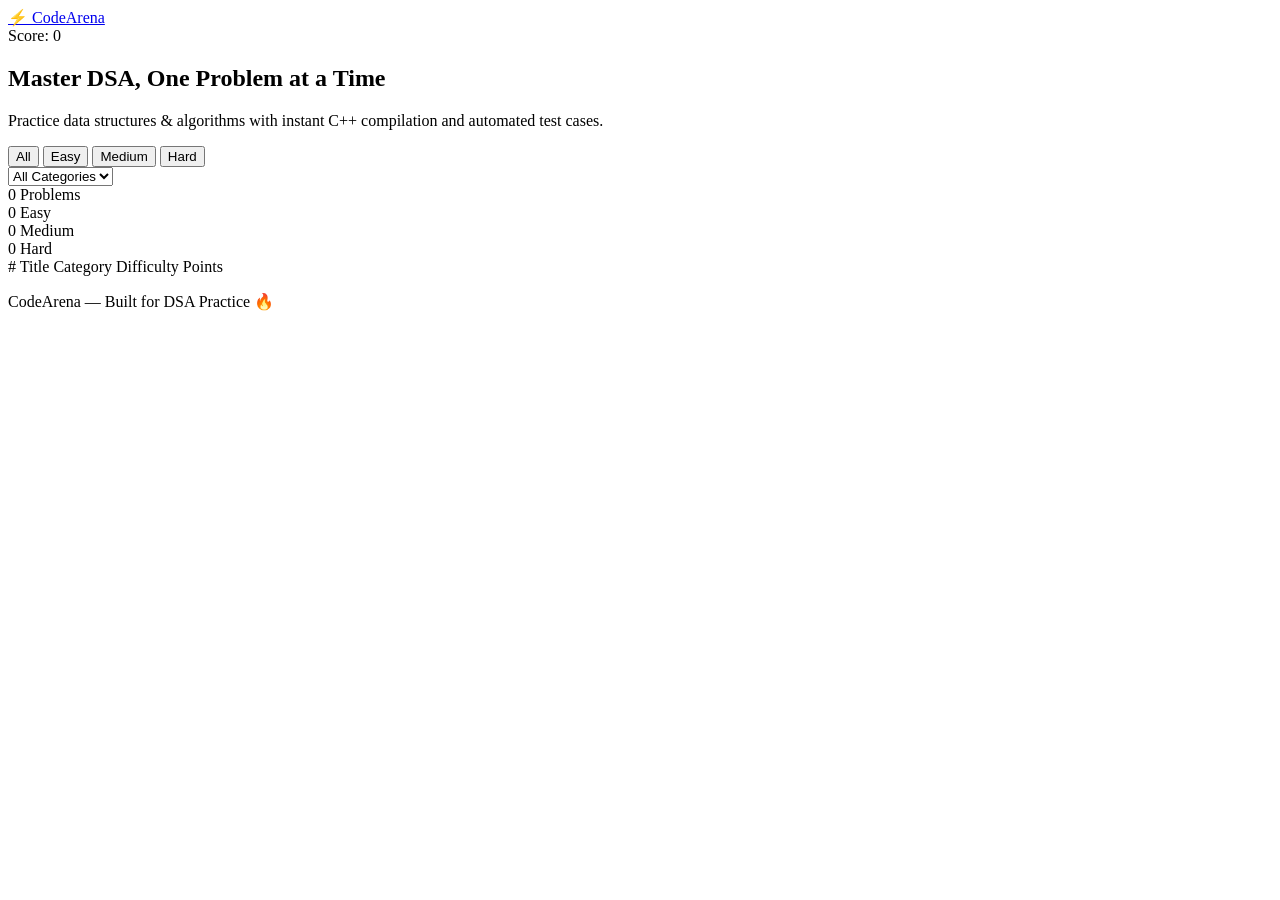
==== public/index.html @ ef0c875b "Initial commit of CodeArena platform ready for Vercel deployment" ====
<!DOCTYPE html>
<html lang="en">
<head>
  <meta charset="UTF-8">
  <meta name="viewport" content="width=device-width, initial-scale=1.0">
  <title>CodeArena — DSA Question Bank</title>
  <link rel="stylesheet" href="/css/style.css">
  <link href="https://fonts.googleapis.com/css2?family=Inter:wght@400;500;600;700;800&family=JetBrains+Mono:wght@400;500&display=swap" rel="stylesheet">
</head>
<body>
  <!-- Navbar -->
  <nav class="navbar">
    <div class="nav-left">
      <a href="/" class="logo">⚡ CodeArena</a>
    </div>
    <div class="nav-right">
      <span class="score-badge" id="totalScore">Score: 0</span>
    </div>
  </nav>

  <!-- Hero Section -->
  <section class="hero">
    <h1>Master DSA, One Problem at a Time</h1>
    <p>Practice data structures & algorithms with instant C++ compilation and automated test cases.</p>
  </section>

  <!-- Filters -->
  <div class="container">
    <div class="filters">
      <div class="filter-group">
        <button class="filter-btn active" data-filter="all">All</button>
        <button class="filter-btn" data-filter="Easy">Easy</button>
        <button class="filter-btn" data-filter="Medium">Medium</button>
        <button class="filter-btn" data-filter="Hard">Hard</button>
      </div>
      <div class="filter-group">
        <select id="categoryFilter" class="filter-select">
          <option value="all">All Categories</option>
        </select>
      </div>
      <div class="stats-bar">
        <div class="stat"><span class="stat-count" id="totalQ">0</span> Problems</div>
        <div class="stat easy-stat"><span class="stat-count" id="easyQ">0</span> Easy</div>
        <div class="stat medium-stat"><span class="stat-count" id="medQ">0</span> Medium</div>
        <div class="stat hard-stat"><span class="stat-count" id="hardQ">0</span> Hard</div>
      </div>
    </div>

    <!-- Question Table -->
    <div class="question-table">
      <div class="table-header">
        <span class="col-status">#</span>
        <span class="col-title">Title</span>
        <span class="col-category">Category</span>
        <span class="col-difficulty">Difficulty</span>
        <span class="col-points">Points</span>
      </div>
      <div id="questionList" class="table-body">
        <!-- Questions will be rendered here -->
      </div>
    </div>
  </div>

  <footer class="footer">
    <p>CodeArena — Built for DSA Practice 🔥</p>
  </footer>

  <script src="/js/main.js"></script>
</body>
</html>
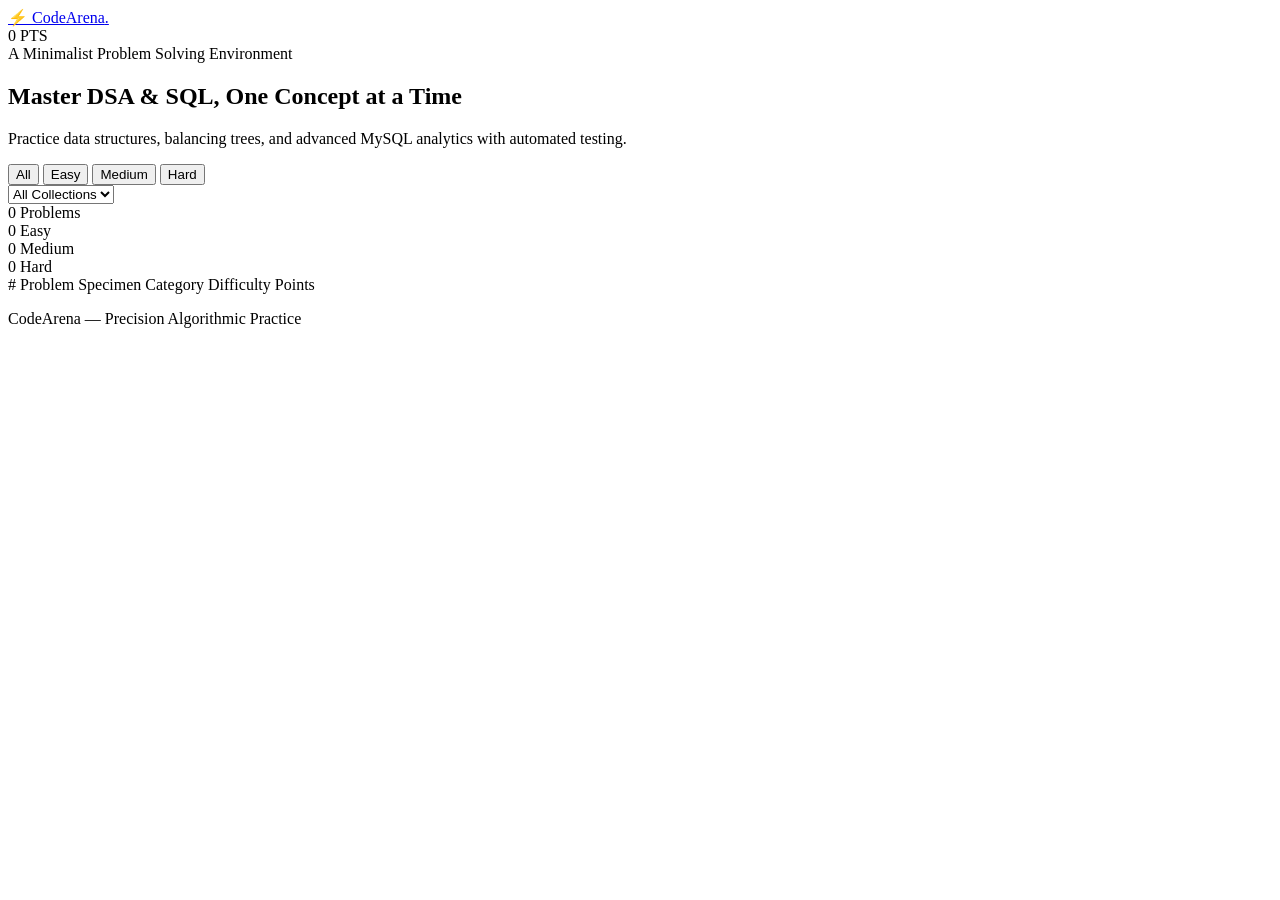
==== commit 14dffae5: "Revamp UI with Co-Star Astrology minimal editorial aesthetic and add CodeMirror syntax highlighting " ====
--- a/public/index.html
+++ b/public/index.html
@@ -3,28 +3,32 @@
 <head>
   <meta charset="UTF-8">
   <meta name="viewport" content="width=device-width, initial-scale=1.0">
-  <title>CodeArena — DSA Question Bank</title>
+  <title>CodeArena — Algorithmic & SQL Intelligence</title>
   <link rel="stylesheet" href="/css/style.css">
-  <link href="https://fonts.googleapis.com/css2?family=Inter:wght@400;500;600;700;800&family=JetBrains+Mono:wght@400;500&display=swap" rel="stylesheet">
+  <!-- Co-Star Typography: Playfair Display + Inter + JetBrains Mono -->
+  <link rel="preconnect" href="https://fonts.googleapis.com">
+  <link rel="preconnect" href="https://fonts.gstatic.com" crossorigin>
+  <link href="https://fonts.googleapis.com/css2?family=Playfair+Display:ital,wght@0,400;0,600;0,700;1,400&family=Inter:wght@300;400;500;600;700&family=JetBrains+Mono:wght@400;500;600&display=swap" rel="stylesheet">
 </head>
 <body>
-  <!-- Navbar -->
+  <!-- Minimalist Navbar -->
   <nav class="navbar">
     <div class="nav-left">
-      <a href="/" class="logo">⚡ CodeArena</a>
+      <a href="/" class="logo">⚡ CodeArena<span class="logo-dot">.</span></a>
     </div>
     <div class="nav-right">
-      <span class="score-badge" id="totalScore">Score: 0</span>
+      <span class="score-badge" id="totalScore">0 PTS</span>
     </div>
   </nav>
 
-  <!-- Hero Section -->
+  <!-- Editorial Hero Section -->
   <section class="hero">
-    <h1>Master DSA, One Problem at a Time</h1>
-    <p>Practice data structures & algorithms with instant C++ compilation and automated test cases.</p>
+    <div class="hero-eyebrow">A Minimalist Problem Solving Environment</div>
+    <h1>Master DSA & SQL, One Concept at a Time</h1>
+    <p>Practice data structures, balancing trees, and advanced MySQL analytics with automated testing.</p>
   </section>
 
-  <!-- Filters -->
+  <!-- Filters & Table -->
   <div class="container">
     <div class="filters">
       <div class="filter-group">
@@ -35,7 +39,7 @@
       </div>
       <div class="filter-group">
         <select id="categoryFilter" class="filter-select">
-          <option value="all">All Categories</option>
+          <option value="all">All Collections</option>
         </select>
       </div>
       <div class="stats-bar">
@@ -50,22 +54,21 @@
     <div class="question-table">
       <div class="table-header">
         <span class="col-status">#</span>
-        <span class="col-title">Title</span>
+        <span class="col-title">Problem Specimen</span>
         <span class="col-category">Category</span>
         <span class="col-difficulty">Difficulty</span>
         <span class="col-points">Points</span>
       </div>
       <div id="questionList" class="table-body">
-        <!-- Questions will be rendered here -->
+        <!-- Questions rendered dynamically -->
       </div>
     </div>
   </div>
 
   <footer class="footer">
-    <p>CodeArena — Built for DSA Practice 🔥</p>
+    <p>CodeArena — Precision Algorithmic Practice</p>
   </footer>
 
   <script src="/js/main.js"></script>
 </body>
 </html>
-
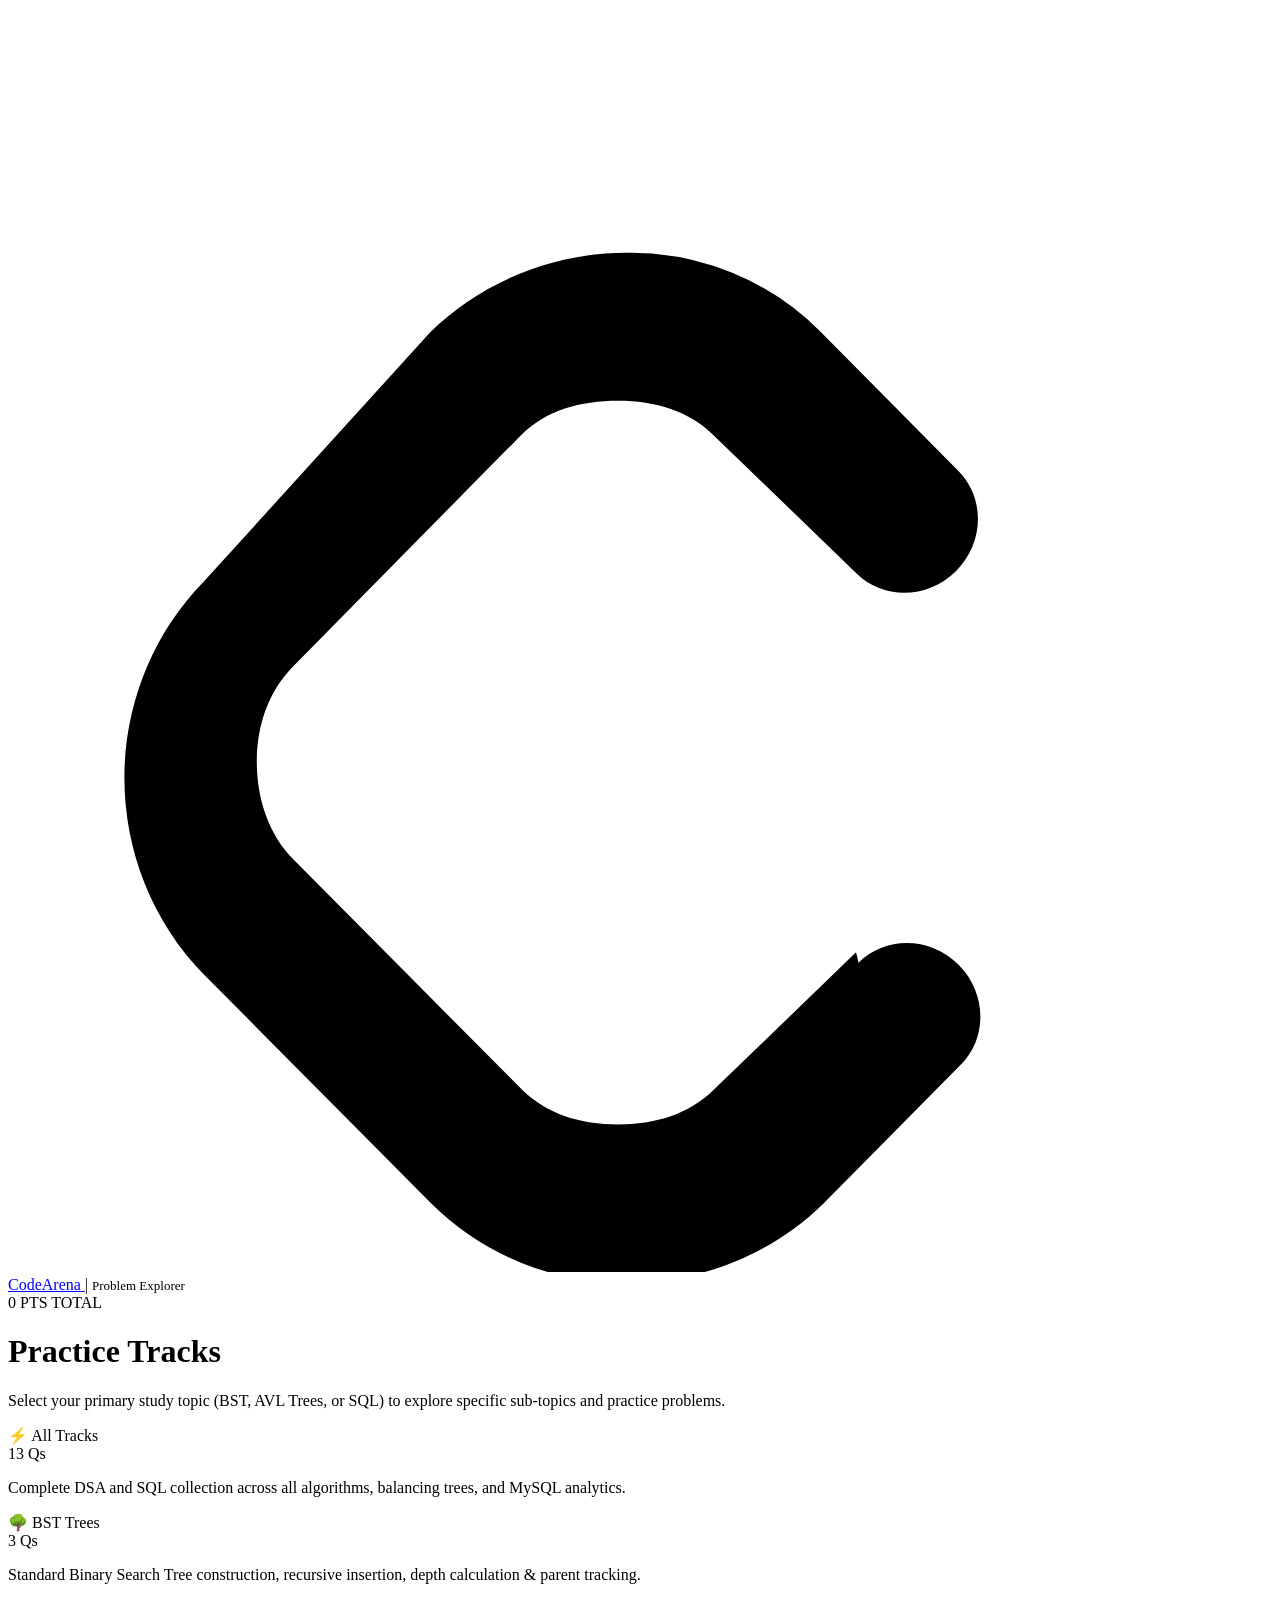
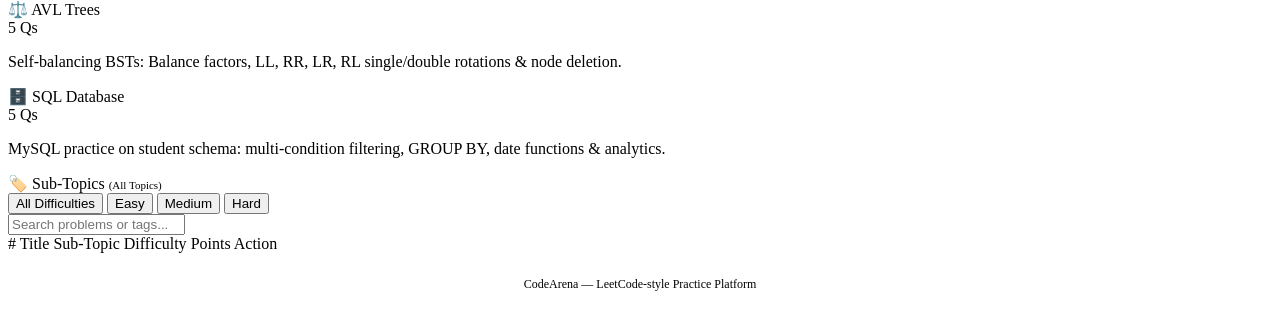
==== commit 620fef1d: "Implement exact LeetCode Dark UI from screenshot, topic tracks (BST, AVL, SQL), and sub-topic filter" ====
--- a/public/index.html
+++ b/public/index.html
@@ -3,61 +3,113 @@
 <head>
   <meta charset="UTF-8">
   <meta name="viewport" content="width=device-width, initial-scale=1.0">
-  <title>CodeArena — Algorithmic & SQL Intelligence</title>
+  <title>CodeArena — LeetCode DSA & SQL Practice</title>
   <link rel="stylesheet" href="/css/style.css">
-  <!-- Co-Star Typography: Playfair Display + Inter + JetBrains Mono -->
-  <link rel="preconnect" href="https://fonts.googleapis.com">
-  <link rel="preconnect" href="https://fonts.gstatic.com" crossorigin>
-  <link href="https://fonts.googleapis.com/css2?family=Playfair+Display:ital,wght@0,400;0,600;0,700;1,400&family=Inter:wght@300;400;500;600;700&family=JetBrains+Mono:wght@400;500;600&display=swap" rel="stylesheet">
+  <link href="https://fonts.googleapis.com/css2?family=JetBrains+Mono:wght@400;500;600&display=swap" rel="stylesheet">
 </head>
 <body>
-  <!-- Minimalist Navbar -->
+  <!-- Navbar -->
   <nav class="navbar">
     <div class="nav-left">
-      <a href="/" class="logo">⚡ CodeArena<span class="logo-dot">.</span></a>
+      <a href="/" class="logo">
+        <svg class="logo-icon" viewBox="0 0 24 24"><path d="M16.102 17.93l-2.697 2.607c-.466.467-1.111.662-1.823.662s-1.357-.195-1.824-.662l-4.332-4.363c-.467-.467-.702-1.15-.702-1.863s.235-1.357.702-1.824l4.319-4.38c.467-.467 1.125-.649 1.837-.649s1.357.195 1.824.662l2.697 2.607c.514.515 1.365.497 1.9-.038.535-.536.553-1.387.039-1.901l-2.609-2.636a5.074 5.074 0 0 0-3.693-1.503c-1.389 0-2.739.544-3.719 1.503L3.71 10.9c-.96.98-1.5 2.33-1.5 3.72s.54 2.74 1.5 3.72l4.332 4.363a5.21 5.21 0 0 0 3.719 1.503c1.389 0 2.739-.544 3.719-1.503l2.609-2.636c.514-.514.496-1.365-.039-1.901-.535-.535-1.386-.553-1.9-.038z"/></svg>
+        <span>CodeArena</span>
+      </a>
+      <span class="nav-divider">|</span>
+      <span style="font-size: 13px; color: var(--text-secondary); font-weight: 500;">Problem Explorer</span>
     </div>
     <div class="nav-right">
-      <span class="score-badge" id="totalScore">0 PTS</span>
+      <span class="points-pill" id="totalScore">0 PTS TOTAL</span>
     </div>
   </nav>
 
-  <!-- Editorial Hero Section -->
-  <section class="hero">
-    <div class="hero-eyebrow">A Minimalist Problem Solving Environment</div>
-    <h1>Master DSA & SQL, One Concept at a Time</h1>
-    <p>Practice data structures, balancing trees, and advanced MySQL analytics with automated testing.</p>
-  </section>
+  <!-- Main Container -->
+  <div class="container">
+    <div class="home-header">
+      <h1>Practice Tracks</h1>
+      <p>Select your primary study topic (BST, AVL Trees, or SQL) to explore specific sub-topics and practice problems.</p>
+    </div>
 
-  <!-- Filters & Table -->
-  <div class="container">
-    <div class="filters">
-      <div class="filter-group">
-        <button class="filter-btn active" data-filter="all">All</button>
-        <button class="filter-btn" data-filter="Easy">Easy</button>
-        <button class="filter-btn" data-filter="Medium">Medium</button>
-        <button class="filter-btn" data-filter="Hard">Hard</button>
+    <!-- Primary Topic Selection Cards (BST, AVL Trees, SQL, All) -->
+    <div class="tracks-grid">
+      <div class="track-card active" data-track="all">
+        <div class="track-card-header">
+          <div class="track-title-wrapper">
+            <span class="track-icon">⚡</span>
+            <span class="track-name">All Tracks</span>
+          </div>
+          <span class="track-count-badge" id="countAll">13 Qs</span>
+        </div>
+        <p class="track-desc">Complete DSA and SQL collection across all algorithms, balancing trees, and MySQL analytics.</p>
       </div>
-      <div class="filter-group">
-        <select id="categoryFilter" class="filter-select">
-          <option value="all">All Collections</option>
-        </select>
+
+      <div class="track-card" data-track="BST">
+        <div class="track-card-header">
+          <div class="track-title-wrapper">
+            <span class="track-icon">🌳</span>
+            <span class="track-name">BST Trees</span>
+          </div>
+          <span class="track-count-badge" id="countBST">3 Qs</span>
+        </div>
+        <p class="track-desc">Standard Binary Search Tree construction, recursive insertion, depth calculation & parent tracking.</p>
       </div>
-      <div class="stats-bar">
-        <div class="stat"><span class="stat-count" id="totalQ">0</span> Problems</div>
-        <div class="stat easy-stat"><span class="stat-count" id="easyQ">0</span> Easy</div>
-        <div class="stat medium-stat"><span class="stat-count" id="medQ">0</span> Medium</div>
-        <div class="stat hard-stat"><span class="stat-count" id="hardQ">0</span> Hard</div>
+
+      <div class="track-card" data-track="AVL Trees">
+        <div class="track-card-header">
+          <div class="track-title-wrapper">
+            <span class="track-icon">⚖️</span>
+            <span class="track-name">AVL Trees</span>
+          </div>
+          <span class="track-count-badge" id="countAVL">5 Qs</span>
+        </div>
+        <p class="track-desc">Self-balancing BSTs: Balance factors, LL, RR, LR, RL single/double rotations & node deletion.</p>
       </div>
+
+      <div class="track-card" data-track="SQL">
+        <div class="track-card-header">
+          <div class="track-title-wrapper">
+            <span class="track-icon">🗄️</span>
+            <span class="track-name">SQL Database</span>
+          </div>
+          <span class="track-count-badge" id="countSQL">5 Qs</span>
+        </div>
+        <p class="track-desc">MySQL practice on student schema: multi-condition filtering, GROUP BY, date functions & analytics.</p>
+      </div>
+    </div>
+
+    <!-- Sub-Topic Filter Bar (Dynamically populated based on active track) -->
+    <div class="subtopic-bar" id="subtopicBar">
+      <div class="subtopic-header">
+        <span class="subtopic-title">
+          <span>🏷️ Sub-Topics</span>
+          <span id="activeTrackName" style="color: var(--lc-orange); font-size: 11px;">(All Topics)</span>
+        </span>
+      </div>
+      <div class="subtopic-chips" id="subtopicChips">
+        <!-- Rendered dynamically -->
+      </div>
+    </div>
+
+    <!-- Secondary Filter Bar (Difficulty & Search) -->
+    <div class="table-controls">
+      <div class="diff-filter-group">
+        <button class="diff-filter-btn active" data-filter="all">All Difficulties</button>
+        <button class="diff-filter-btn" data-filter="Easy">Easy</button>
+        <button class="diff-filter-btn" data-filter="Medium">Medium</button>
+        <button class="diff-filter-btn" data-filter="Hard">Hard</button>
+      </div>
+      <input type="text" id="searchInput" class="search-box" placeholder="Search problems or tags...">
     </div>
 
     <!-- Question Table -->
     <div class="question-table">
       <div class="table-header">
-        <span class="col-status">#</span>
-        <span class="col-title">Problem Specimen</span>
-        <span class="col-category">Category</span>
-        <span class="col-difficulty">Difficulty</span>
+        <span class="col-id">#</span>
+        <span class="col-title">Title</span>
+        <span class="col-subtopic">Sub-Topic</span>
+        <span class="col-diff">Difficulty</span>
         <span class="col-points">Points</span>
+        <span class="col-action">Action</span>
       </div>
       <div id="questionList" class="table-body">
         <!-- Questions rendered dynamically -->
@@ -65,8 +117,8 @@
     </div>
   </div>
 
-  <footer class="footer">
-    <p>CodeArena — Precision Algorithmic Practice</p>
+  <footer style="text-align: center; padding: 24px 0; color: var(--text-muted); font-size: 12px; border-top: 1px solid var(--border);">
+    CodeArena — LeetCode-style Practice Platform
   </footer>
 
   <script src="/js/main.js"></script>
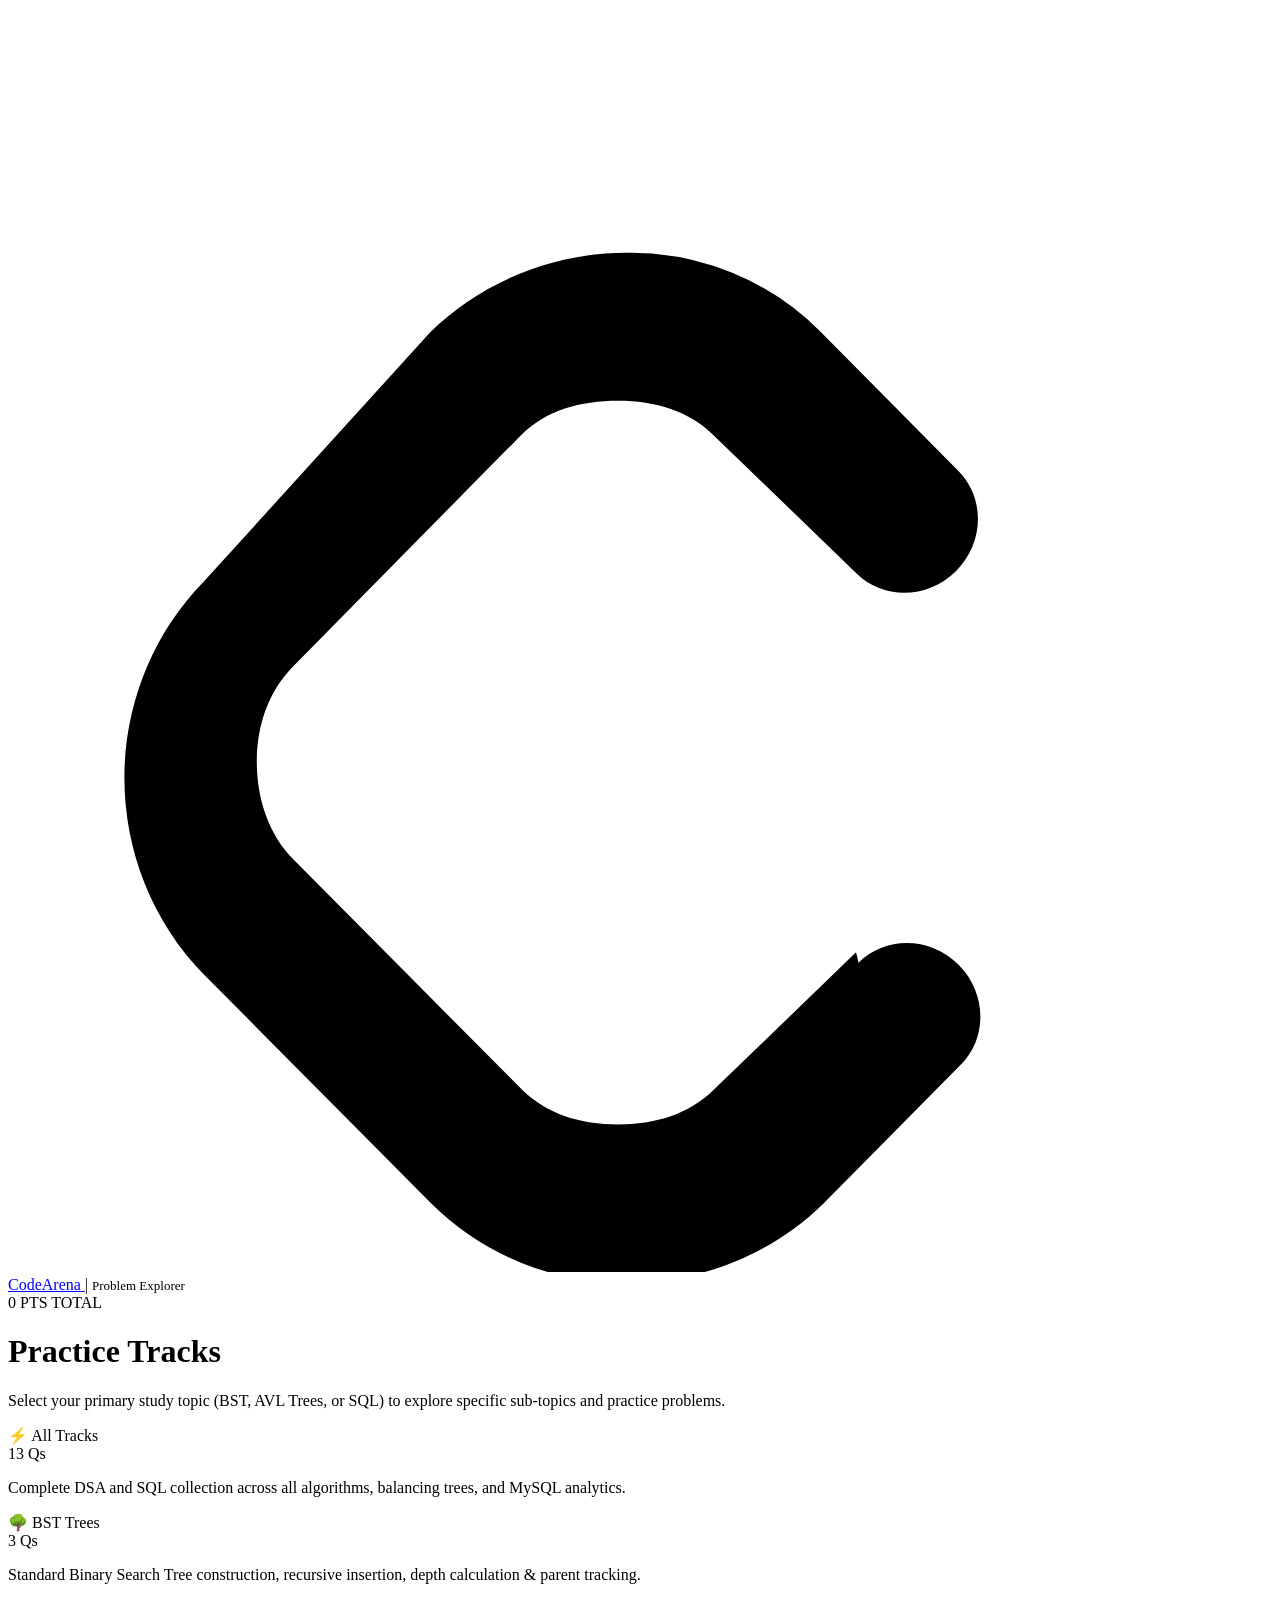
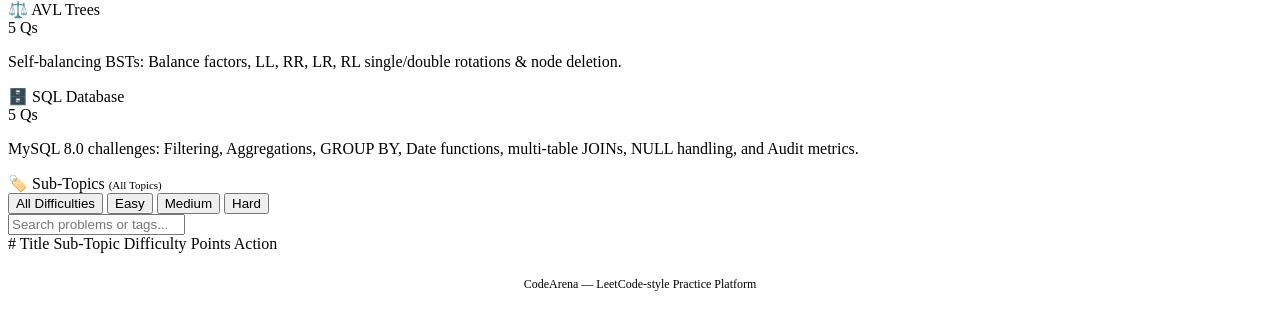
==== commit 6324c9bd: "Refine LeetCode Dark UI to match exact Two Sum screenshot: header icons, solved badge, example pills" ====
--- a/public/index.html
+++ b/public/index.html
@@ -73,7 +73,7 @@
           </div>
           <span class="track-count-badge" id="countSQL">5 Qs</span>
         </div>
-        <p class="track-desc">MySQL practice on student schema: multi-condition filtering, GROUP BY, date functions & analytics.</p>
+        <p class="track-desc">MySQL 8.0 challenges: Filtering, Aggregations, GROUP BY, Date functions, multi-table JOINs, NULL handling, and Audit metrics.</p>
       </div>
     </div>
 
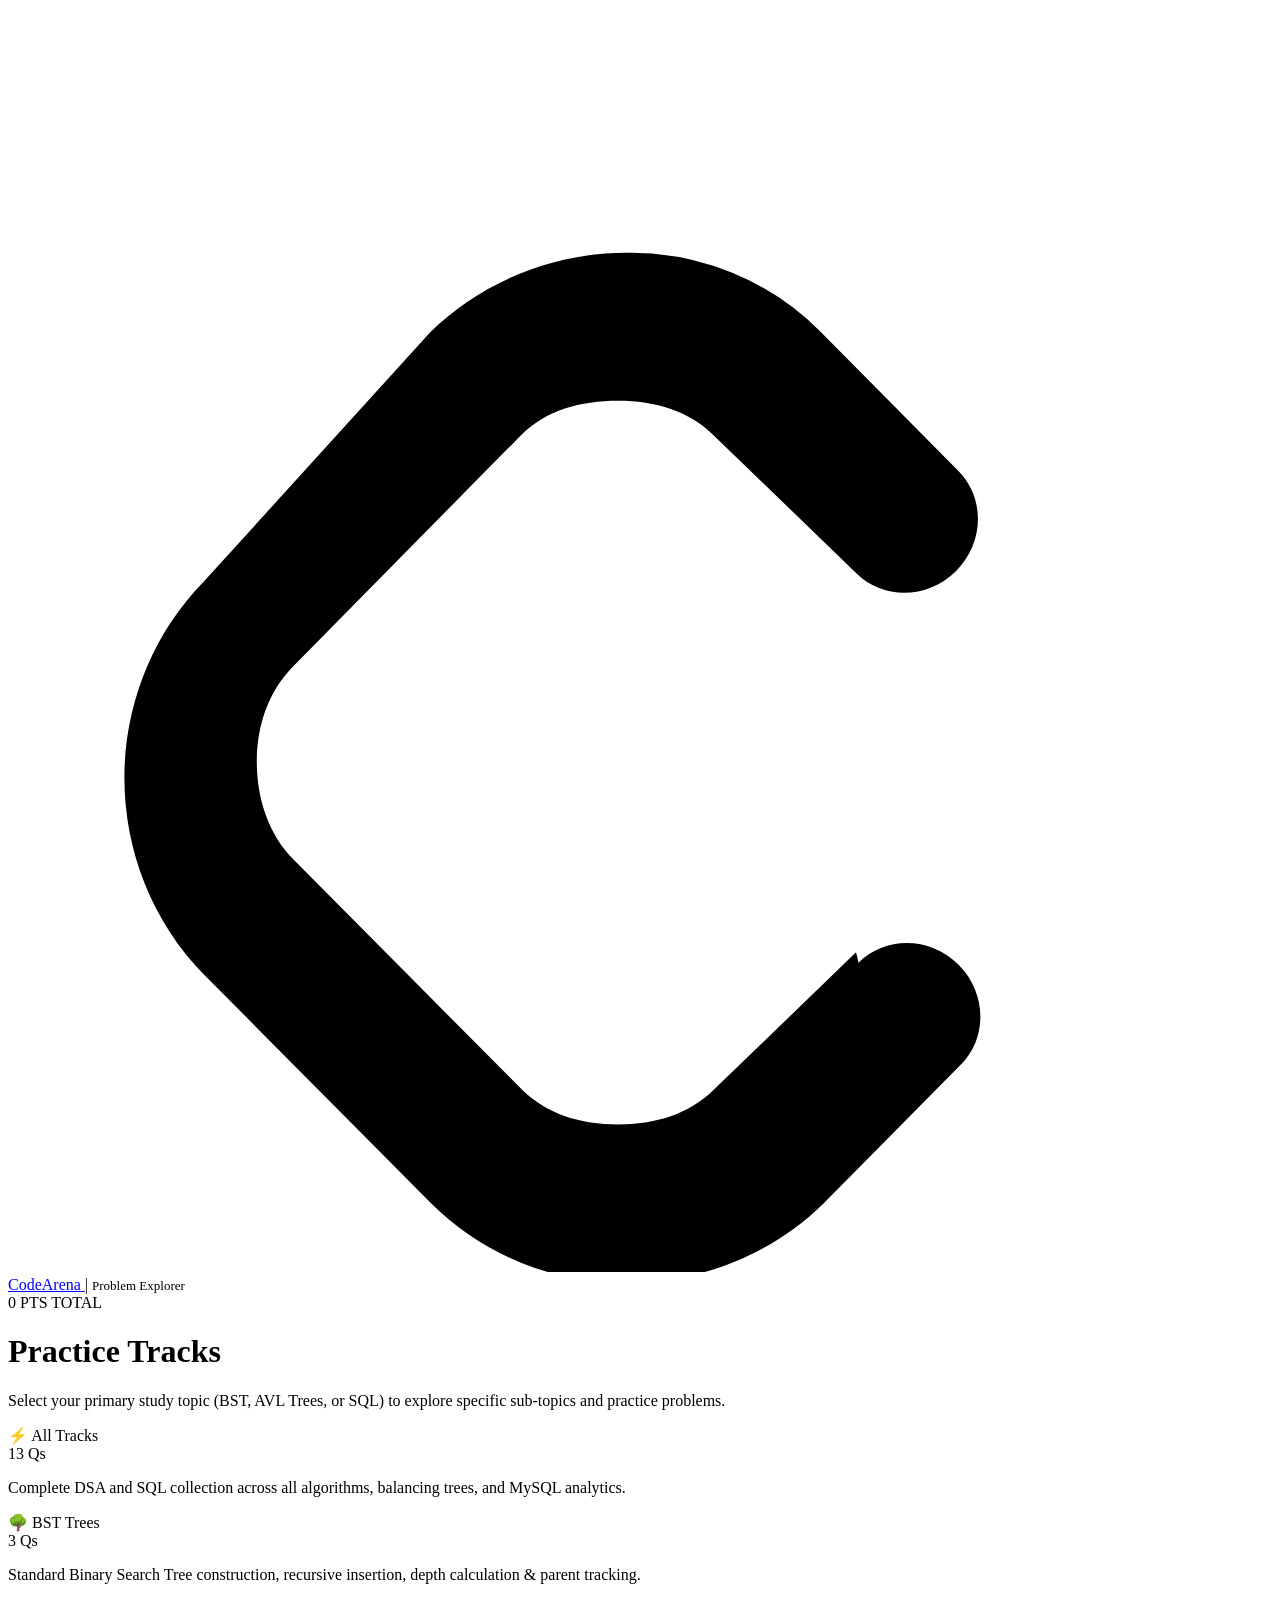
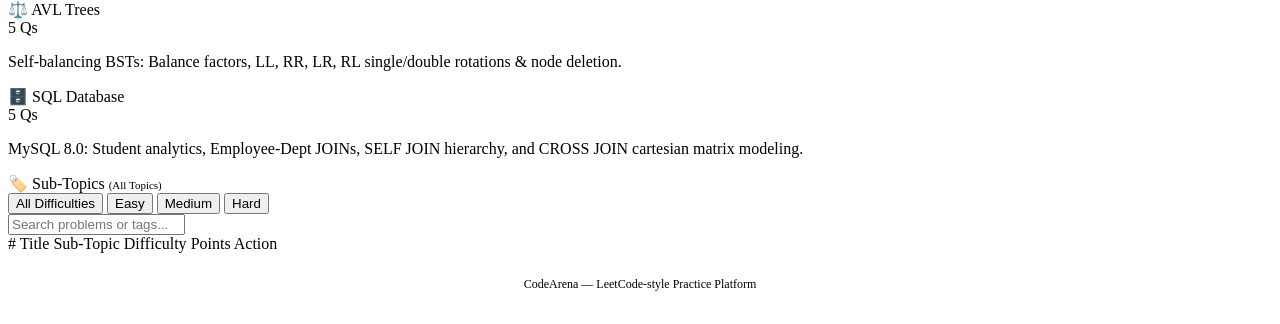
==== commit e1628303: "Add 8 Self JOIN & CROSS JOIN LeetCode-style challenges (Q22-Q29) with 10 test acceptance criteria ea" ====
--- a/public/index.html
+++ b/public/index.html
@@ -73,7 +73,7 @@
           </div>
           <span class="track-count-badge" id="countSQL">5 Qs</span>
         </div>
-        <p class="track-desc">MySQL 8.0 challenges: Filtering, Aggregations, GROUP BY, Date functions, multi-table JOINs, NULL handling, and Audit metrics.</p>
+        <p class="track-desc">MySQL 8.0: Student analytics, Employee-Dept JOINs, SELF JOIN hierarchy, and CROSS JOIN cartesian matrix modeling.</p>
       </div>
     </div>
 
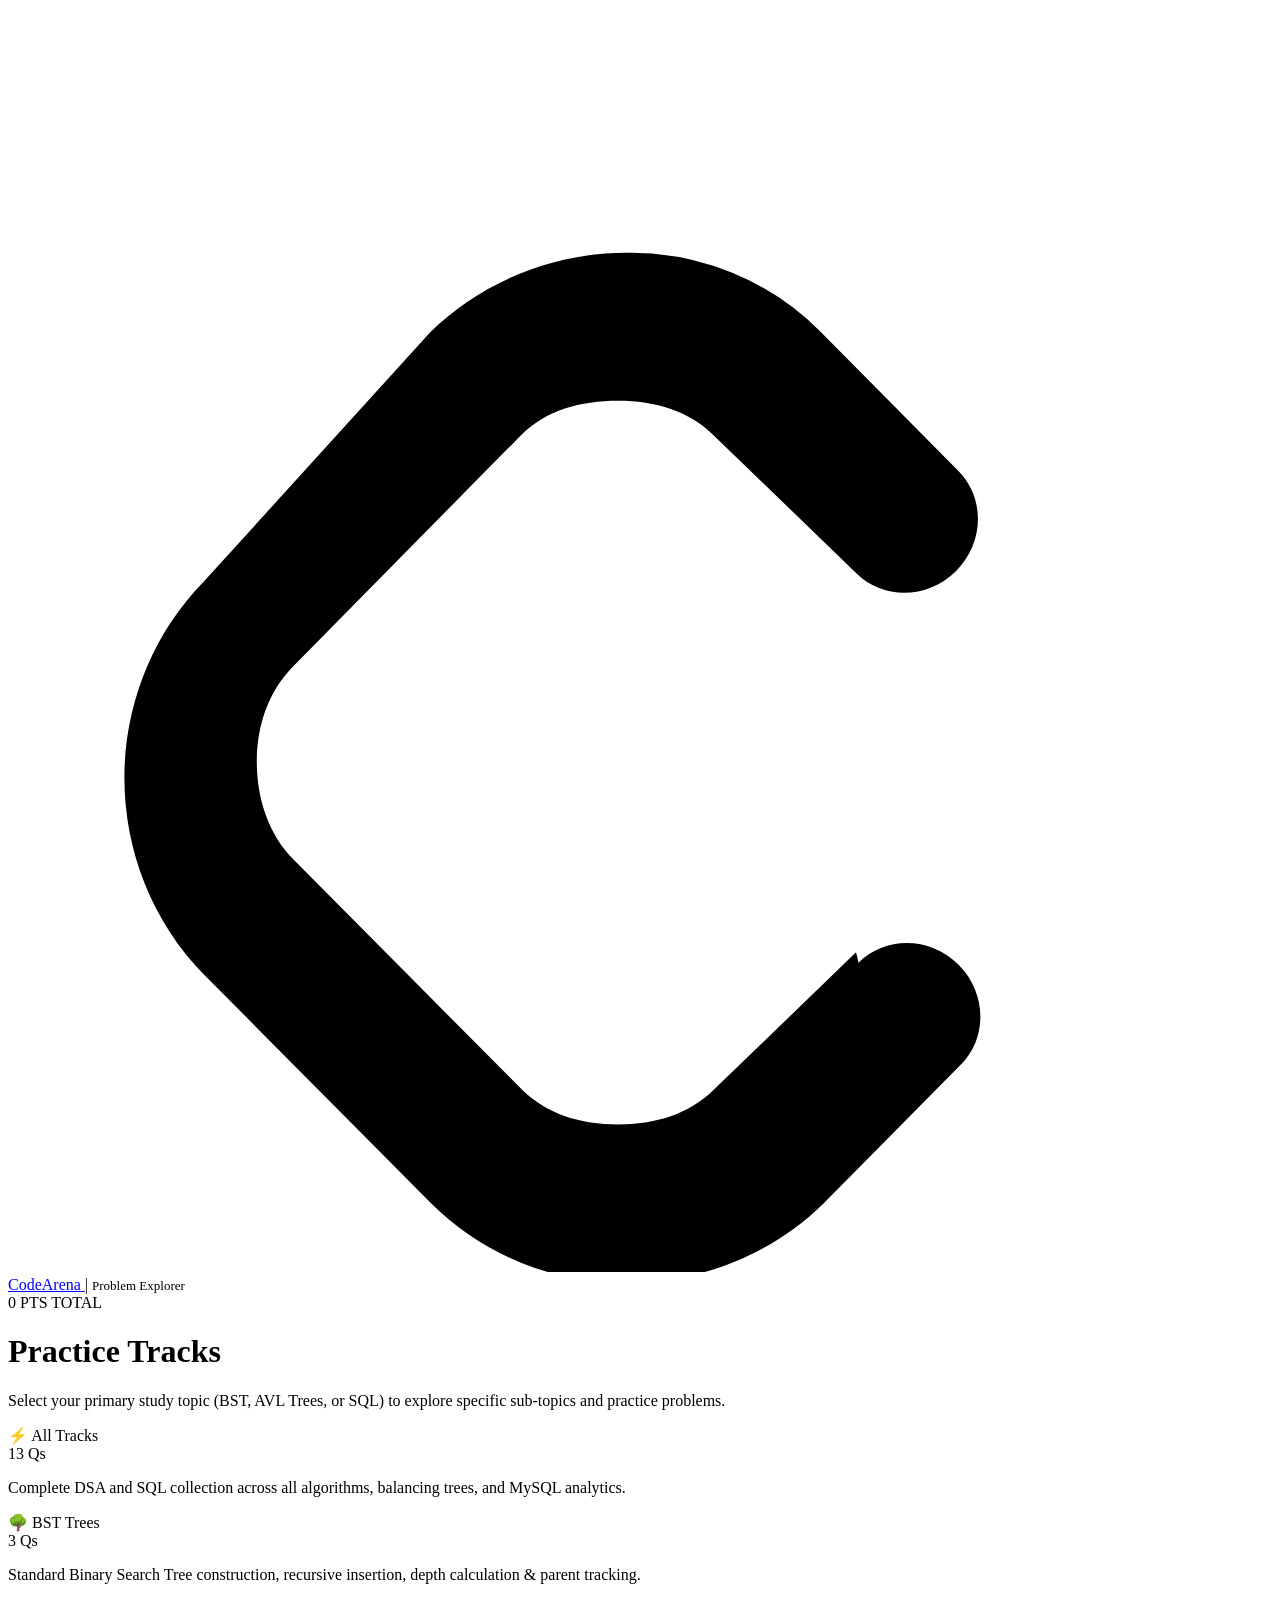
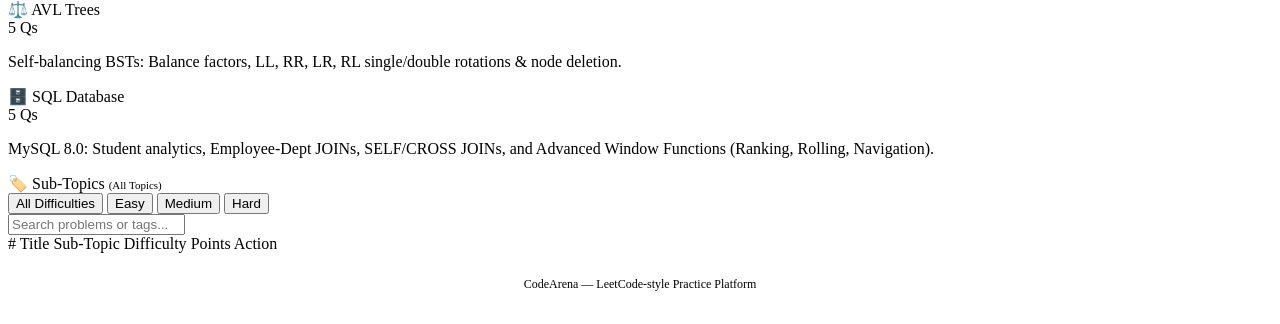
==== commit 848f3344: "Add 8 LeetCode-style Window Function challenges (Q30-Q37) with 10 test cases each (80 total)" ====
--- a/public/index.html
+++ b/public/index.html
@@ -73,7 +73,7 @@
           </div>
           <span class="track-count-badge" id="countSQL">5 Qs</span>
         </div>
-        <p class="track-desc">MySQL 8.0: Student analytics, Employee-Dept JOINs, SELF JOIN hierarchy, and CROSS JOIN cartesian matrix modeling.</p>
+        <p class="track-desc">MySQL 8.0: Student analytics, Employee-Dept JOINs, SELF/CROSS JOINs, and Advanced Window Functions (Ranking, Rolling, Navigation).</p>
       </div>
     </div>
 
